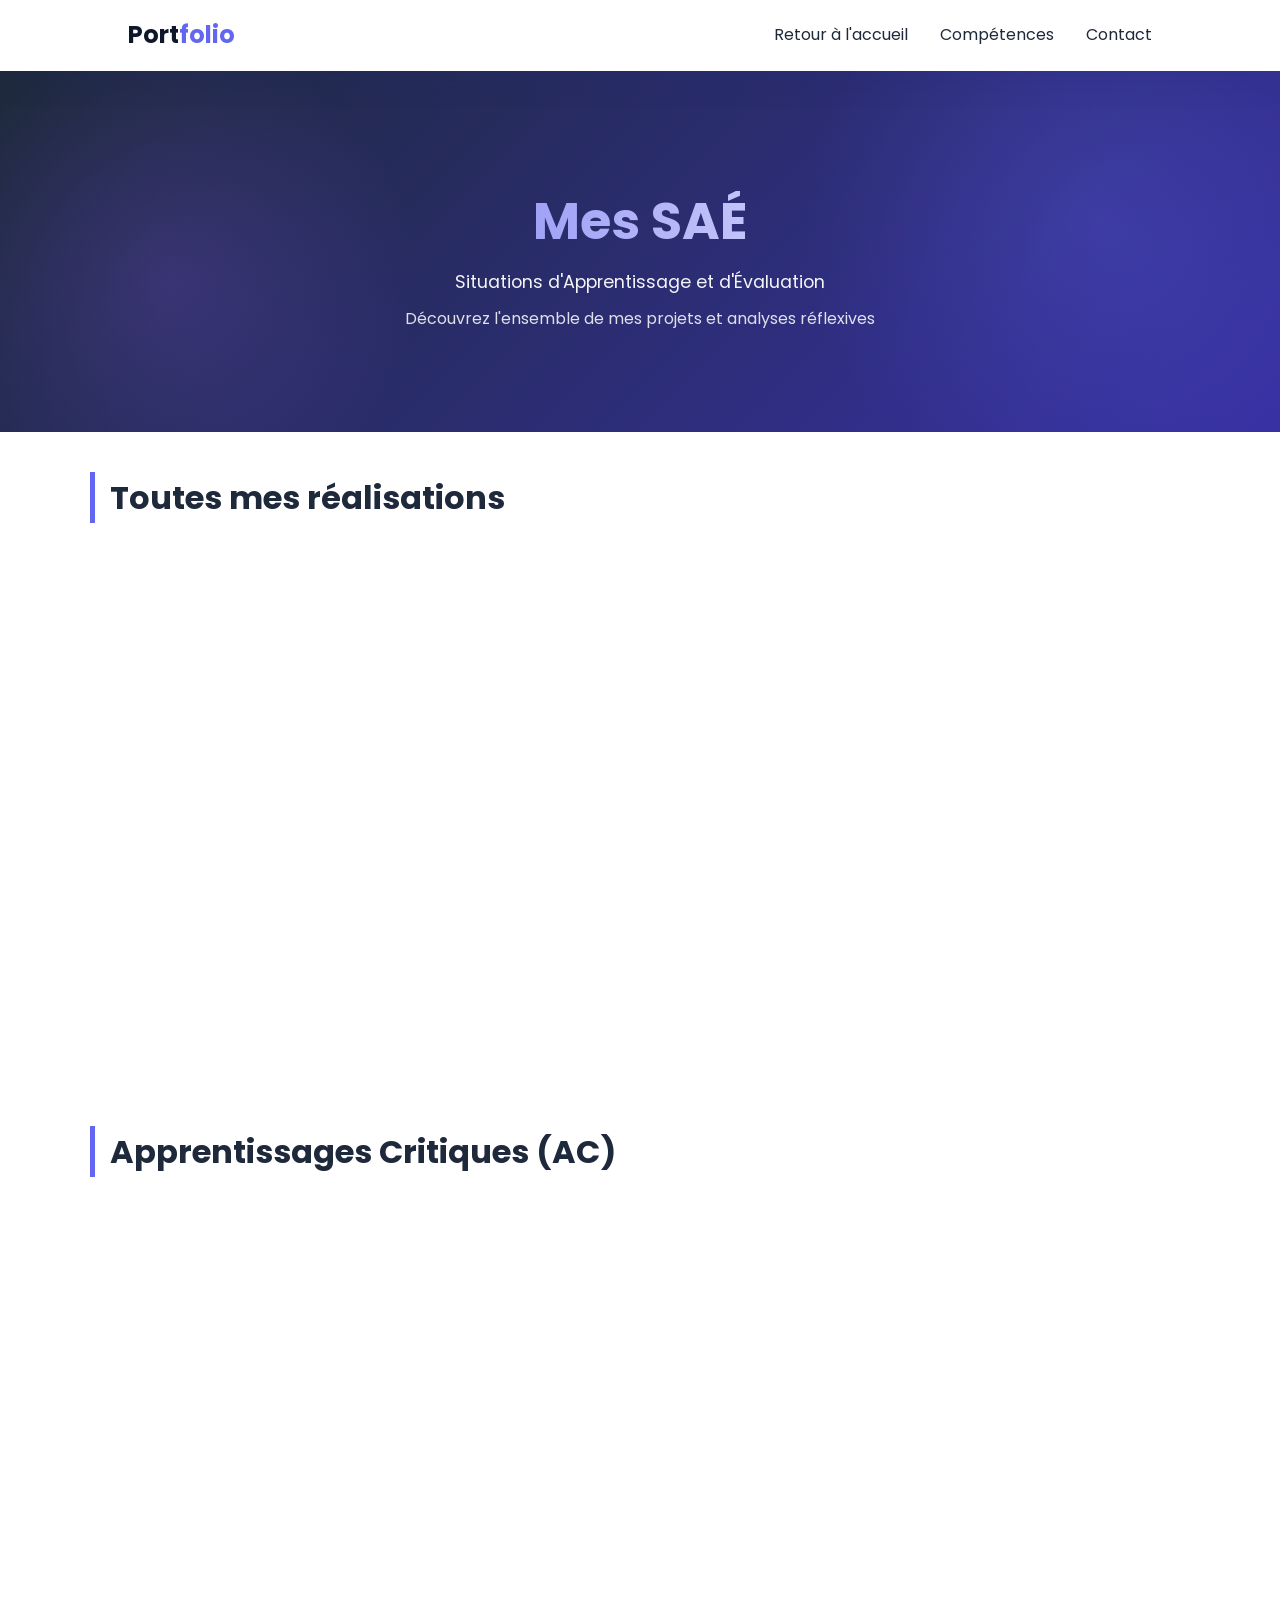
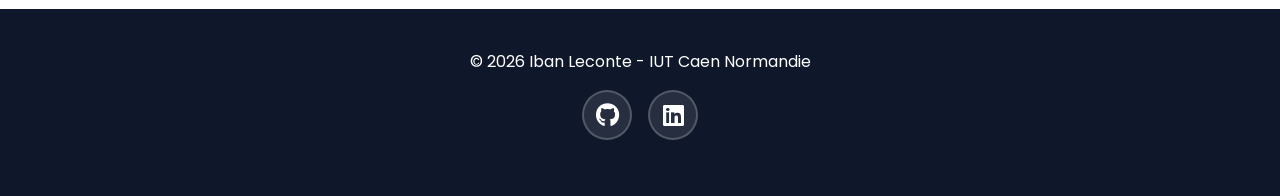
==== sae.html @ d8306589 "ajout des nouvelles sae" ====
<!DOCTYPE html>
<html lang="fr">

<head>
    <meta charset="UTF-8">
    <meta name="viewport" content="width=device-width, initial-scale=1.0">
    <title>Mes SAÉ - Portfolio Iban Leconte</title>
    <link rel="stylesheet" href="style.css">
    <link href="https://fonts.googleapis.com/css2?family=Poppins:wght@300;400;600&family=Space+Mono&display=swap" rel="stylesheet">
    <link rel="stylesheet" href="https://cdnjs.cloudflare.com/ajax/libs/font-awesome/6.4.0/css/all.min.css">
</head>

<body>

    <nav>
        <div class="logo">Port<span>folio</span></div>
        <div class="menu-toggle">
            <span></span>
            <span></span>
            <span></span>
        </div>
        <ul class="nav-links">
            <li><a href="index.html">Retour à l'accueil</a></li>
            <li><a href="index.html#skills">Compétences</a></li>
            <li><a href="index.html#contact">Contact</a></li>
        </ul>
    </nav>

    <header class="sae-list-hero">
        <div class="container">
            <h1 style="margin-bottom: 15px; background: linear-gradient(90deg, var(--primary) 0%, white 100%); background-clip: text; -webkit-background-clip: text; -webkit-text-fill-color: transparent; color: transparent;">Mes SAÉ</h1>
            <p style="font-size: 1.1rem; opacity: 0.95;">Situations d'Apprentissage et d'Évaluation</p>
            <p style="margin-top: 10px; opacity: 0.85;">Découvrez l'ensemble de mes projets et analyses réflexives</p>
        </div>
    </header>

    <main class="container">
        
        <section class="sae-section">
            <h2 class="section-title">Toutes mes réalisations</h2>
            <div class="project-scroll">
                <div class="project-grid">
                    
                    <div class="card">
                    <div class="card-header">SAÉ 1.02</div>
                    <div class="card-body">
                        <h3>Configuration Réseau</h3>
                        <p>Mise en place d'une infrastructure réseau locale sécurisée avec Cisco Packet Tracer.</p>
                        <div class="tags">
                            <span>Cisco Packet Tracer</span>
                            <span>Administration Réseau</span>
                            <span>Sécurité</span>
                        </div>
                        <p style="font-size: 0.85rem; color: #666; margin-top: 15px;">
                            <strong>Compétences RT1 :</strong> Connecter les entreprises
                        </p>
                        <a href="sae102.html" class="link-btn" style="display: inline-block; margin-top: 15px;">Consulter l'analyse &rarr;</a>
                    </div>
                </div>

                <div class="card">
                    <div class="card-header">SAÉ 1.04</div>
                    <div class="card-body">
                        <h3>Développement Web</h3>
                        <p>Création d'un site web dynamique avec design responsive et contenu structuré.</p>
                        <div class="tags">
                            <span>HTML5/CSS3</span>
                            <span>Web Design</span>
                            <span>UX</span>
                        </div>
                        <p style="font-size: 0.85rem; color: #666; margin-top: 15px;">
                            <strong>Compétences RT3 :</strong> Développer
                        </p>
                        <a href="sae14.html" class="link-btn" style="display: inline-block; margin-top: 15px;">Consulter l'analyse &rarr;</a>
                    </div>
                </div>

                <div class="card">
                    <div class="card-header">SAÉ 1.05</div>
                    <div class="card-body">
                        <h3>Automatisation de données</h3>
                        <p>Développement d'un pipeline pour extraire, nettoyer et exporter des données qualité.</p>
                        <div class="tags">
                            <span>Python</span>
                            <span>Automatisation</span>
                            <span>Data</span>
                        </div>
                        <p style="font-size: 0.85rem; color: #666; margin-top: 15px;">
                            <strong>Compétences RT2 :</strong> Communiquer et automatiser
                        </p>
                        <a href="sae15.html" class="link-btn" style="display: inline-block; margin-top: 15px;">Consulter l'analyse &rarr;</a>
                    </div>
                </div>

                <div class="card">
                    <div class="card-header">SAÉ 1.11</div>
                    <div class="card-body">
                        <h3>Sécurité réseau</h3>
                        <p>Audit de vulnérabilités et mise en œuvre de protections pour un réseau d'entreprise.</p>
                        <div class="tags">
                            <span>Cybersécurité</span>
                            <span>Audit</span>
                            <span>Firewall</span>
                        </div>
                        <p style="font-size: 0.85rem; color: #666; margin-top: 15px;">
                            <strong>Compétences RT4 :</strong> Sécuriser les infrastructures
                        </p>
                        <a href="sae11.html" class="link-btn" style="display: inline-block; margin-top: 15px;">Consulter l'analyse &rarr;</a>
                    </div>
                </div>

                <div class="card">
                    <div class="card-header">SAÉ 1.13</div>
                    <div class="card-body">
                        <h3>Virtualisation serveur</h3>
                        <p>Déploiement d'une infrastructure virtualisée et gestion de services conteneurisés.</p>
                        <div class="tags">
                            <span>Docker</span>
                            <span>Linux</span>
                            <span>Virtualisation</span>
                        </div>
                        <p style="font-size: 0.85rem; color: #666; margin-top: 15px;">
                            <strong>Compétences RT3 :</strong> Développer des environnements</p>
                        <a href="sae13.html" class="link-btn" style="display: inline-block; margin-top: 15px;">Consulter l'analyse &rarr;</a>
                    </div>
                </div>
            </div>
        </div>
        </section>

        <div style="margin: 80px 0;"></div>

        <section class="sae-section">
            <h2 class="section-title">Apprentissages Critiques (AC)</h2>
            <div class="path-card" style="width: 100%;">
                <p>Mes SAÉ me permettent de valider progressivement les apprentissages critiques du programme BUT R&T :</p>
                <ul style="list-style: none; padding-left: 0; margin-top: 20px;">
                    <li style="margin-bottom: 15px;">
                        <strong style="color: var(--primary);">RT1 - Connecter les entreprises</strong>
                        <p style="margin: 5px 0 0 0; color: #666;">Configuration et administration d'infrastructure réseau, protocoles de communication</p>
                    </li>
                    <li style="margin-bottom: 15px;">
                        <strong style="color: var(--primary);">RT2 - Communiquer</strong>
                        <p style="margin: 5px 0 0 0; color: #666;">Rédaction technique, travail en équipe, présentation de projets</p>
                    </li>
                    <li style="margin-bottom: 15px;">
                        <strong style="color: var(--primary);">RT3 - Développer</strong>
                        <p style="margin: 5px 0 0 0; color: #666;">Développement d'applications, automatisation, création de solutions informatiques</p>
                    </li>
                </ul>
            </div>
        </section>

    </main>

    <footer style="background: var(--dark); color: white; padding: 40px 10%; text-align: center; margin-top: 50px;">
        <p>&copy; 2026 Iban Leconte - IUT Caen Normandie</p>
        
        <ul class="social-links">
            <li><a href="https://github.com/iban18" target="_blank" rel="noopener noreferrer" title="GitHub"><i class="fab fa-github"></i></a></li>
            <li><a href="https://www.linkedin.com/in/iban-leconte-3233163b8/" target="_blank" rel="noopener noreferrer" title="LinkedIn"><i class="fab fa-linkedin"></i></a></li>
        </ul>
    </footer>

    <script src="script.js"></script>
</body>

</html>
---- style.css ----
:root {
    --primary: #6366f1;
    --secondary: #8b5cf6;
    --dark: #0f172a;
    --light: #f8fafc;
    --text: #1e293b;
    --border: #e2e8f0;
    --accent: #ec4899;
    --glass-bg: rgba(255, 255, 255, 0.7);
    --glass-border: rgba(255, 255, 255, 0.3);
    --shadow-soft: 0 8px 32px 0 rgba(31, 38, 135, 0.08);
}

* { margin: 0; padding: 0; box-sizing: border-box; }

body {
    font-family: 'Poppins', sans-serif;
    color: var(--text);
    line-height: 1.6;
    scroll-behavior: smooth;
}

/* Navigation */
nav {
    display: flex;
    justify-content: space-between;
    align-items: center;
    padding: 1rem 10%;
    background: rgba(255, 255, 255, 0.7);
    backdrop-filter: blur(10px);
    border-bottom: 1px solid rgba(255, 255, 255, 0.3);
    box-shadow: 0 8px 32px rgba(31, 38, 135, 0.1), inset 0 1px 0 rgba(255, 255, 255, 0.5);
    position: sticky;
    top: 0;
    z-index: 1000;
}

.logo { font-weight: 700; font-size: 1.5rem; color: var(--dark); }
.logo span { color: var(--primary); }

/* Menu Hamburger */
.menu-toggle {
    display: none;
    flex-direction: column;
    cursor: pointer;
    gap: 5px;
}

.menu-toggle span {
    width: 25px;
    height: 3px;
    background: var(--dark);
    border-radius: 2px;
    transition: all 0.3s ease;
}

.menu-toggle.active span:nth-child(1) {
    transform: rotate(45deg) translate(8px, 8px);
}

.menu-toggle.active span:nth-child(2) {
    opacity: 0;
}

.menu-toggle.active span:nth-child(3) {
    transform: rotate(-45deg) translate(7px, -7px);
}

.nav-links { display: flex; list-style: none; gap: 2rem; }
.nav-links a { text-decoration: none; color: var(--text); font-weight: 400; transition: 0.3s; }
.nav-links a:hover { color: var(--primary); }

/* Hero Section - FOND MODIFIÉ ICI */
.hero {
    padding: 50px 10%;
    /* Nouveau dégradé plus intense et vibrant au lieu du gris/bleu très sombre */
    background: linear-gradient(135deg, #1e293b 0%, #3730a3 100%);
    min-height: auto;
    display: flex;
    align-items: center;
    color: white;
    position: relative;
    overflow: hidden;
}

/* Décoration SVG en arrière-plan */
.hero::before {
    content: '';
    position: absolute;
    top: -100px;
    right: -100px;
    width: 600px;
    height: 600px;
    background: radial-gradient(circle, var(--c1-color, rgba(99, 102, 241, 0.25)) 0%, rgba(99, 102, 241, 0) 70%);
    border-radius: 50%;
    pointer-events: none;
    transform: translate(var(--c1-tx, 0px), var(--c1-ty, 0px));
    transition: transform 3.5s ease-in-out, background 2.5s ease-in-out;
}

.hero::after {
    content: '';
    position: absolute;
    bottom: -100px;
    left: -50px;
    width: 500px;
    height: 500px;
    background: radial-gradient(circle, var(--c2-color, rgba(139, 92, 246, 0.2)) 0%, rgba(139, 92, 246, 0) 70%);
    border-radius: 50%;
    pointer-events: none;
    transform: translate(var(--c2-tx, 0px), var(--c2-ty, 0px));
    transition: transform 4s ease-in-out, background 2.5s ease-in-out;
}

.hero-content { display: flex; align-items: center; gap: 4rem; flex-wrap: wrap; position: relative; z-index: 1; }
.hero-text { flex: 1; min-width: 300px; }
.hero-text h1 { font-size: 3.5rem; line-height: 1.2; margin-bottom: 1.5rem; color: white; }
.highlight { color: #a5b4fc; /* Couleur de mise en valeur légèrement adoucie pour contraster avec le nouveau fond */ }
.subtitle { font-size: 1.2rem; color: var(--secondary); font-weight: 600; margin-bottom: 1rem; }
.hero-text > p { margin-bottom: 1.5rem; color: rgba(255, 255, 255, 0.9); font-size: 1.05rem; }

.profile-img {
    width: 280px;
    height: 280px;
    border-radius: 20px;
    object-fit: cover;
    box-shadow: 0px 10px 30px rgba(0, 0, 0, 0.4); /* Ombre accentuée pour détacher l'image du fond */
}

/* Sections */
.container { padding: 80px 10%; }
.bg-light { background-color: var(--light); }
.section-title { font-size: 2rem; margin-bottom: 2rem; border-left: 5px solid var(--primary); padding-left: 15px; }
.section-intro { margin-bottom: 3rem; color: #666; }

/* Cartes SAÉ */
.project-grid { display: grid; grid-template-columns: repeat(auto-fit, minmax(300px, 1fr)); gap: 2rem; }
.project-scroll { overflow-x: auto; padding-bottom: 16px; margin-bottom: 1.5rem; scroll-snap-type: x proximity; -webkit-overflow-scrolling: touch; }
.project-scroll .project-grid { display: flex; flex-wrap: nowrap; gap: 1.5rem; }
.project-scroll .card { min-width: 300px; flex: 0 0 300px; scroll-snap-align: start; }
.project-scroll::-webkit-scrollbar { height: 10px; }
.project-scroll::-webkit-scrollbar-track { background: transparent; }
.project-scroll::-webkit-scrollbar-thumb { background: rgba(99, 102, 241, 0.35); border-radius: 999px; }
.card {
    background: white;
    border-radius: 12px;
    overflow: hidden;
    border: 1px solid var(--border);
    transition: transform 0.3s, box-shadow 0.3s;
}
.card:hover { transform: translateY(-10px); box-shadow: 0 15px 40px rgba(99, 102, 241, 0.15); }
.card-header { background: linear-gradient(135deg, var(--primary) 0%, var(--secondary) 100%); color: white; padding: 15px 20px; font-family: 'Space Mono', monospace; font-weight: 600; }
.card-body { padding: 20px; }
.tags { margin: 15px 0; }
.tags span {
    background: linear-gradient(135deg, rgba(99, 102, 241, 0.1) 0%, rgba(139, 92, 246, 0.1) 100%);
    color: var(--primary);
    padding: 6px 12px;
    border-radius: 6px;
    font-size: 0.85rem;
    border: 1px solid rgba(99, 102, 241, 0.2);
    margin-right: 10px;
    margin-bottom: 8px;
    display: inline-block;
}
.link-btn { 
    color: var(--primary); 
    text-decoration: none; 
    font-weight: 600;
    transition: 0.3s;
}
.link-btn:hover { color: var(--secondary); }

/* Boutons */
.btn {
    display: inline-block;
    padding: 12px 28px;
    background: linear-gradient(135deg, var(--primary) 0%, var(--secondary) 100%);
    color: white !important;
    text-decoration: none;
    border-radius: 8px;
    font-weight: 600;
    transition: all 0.3s ease;
    border: none;
    cursor: pointer;
    box-shadow: 0 4px 15px rgba(99, 102, 241, 0.3);
}

.btn:hover {
    transform: translateY(-2px);
    box-shadow: 0 6px 25px rgba(99, 102, 241, 0.4);
}

.btn-outline {
    background: transparent;
    border: 2px solid var(--primary);
    color: var(--primary) !important;
    box-shadow: none;
}

.btn-outline:hover {
    background: var(--primary);
    color: white !important;
    box-shadow: 0 4px 15px rgba(99, 102, 241, 0.3);
}

/* Section Présentation et Projection */
.path-content {
    display: grid;
    grid-template-columns: repeat(auto-fit, minmax(300px, 1fr));
    gap: 2.5rem;
}

.path-card {
    background: white;
    border: 2px solid var(--primary);
    border-radius: 12px;
    padding: 30px;
    transition: all 0.3s ease;
    position: relative;
    overflow: hidden;
}

.path-card::before {
    content: '';
    position: absolute;
    top: 0;
    left: -100%;
    width: 100%;
    height: 100%;
    background: linear-gradient(135deg, rgba(99, 102, 241, 0.1) 0%, rgba(139, 92, 246, 0.1) 100%);
    transition: left 0.3s ease;
    z-index: 0;
}

.path-card:hover {
    transform: translateY(-8px);
    box-shadow: 0 15px 40px rgba(99, 102, 241, 0.2);
    border-color: var(--secondary);
}

.path-card:hover::before {
    left: 0;
}

.path-card h3 {
    font-size: 1.4rem;
    color: var(--primary);
    margin-bottom: 1rem;
    position: relative;
    z-index: 1;
}

.path-card p {
    color: #555;
    font-size: 1rem;
    line-height: 1.7;
    position: relative;
    z-index: 1;
}

/* Compétences */
.skills-grid { display: grid; grid-template-columns: repeat(auto-fit, minmax(250px, 1fr)); gap: 3rem; }
.skill-item {
    background: white;
    border: 2px solid var(--primary);
    border-radius: 12px;
    padding: 25px;
    transition: all 0.3s ease;
}
.skill-item:hover {
    box-shadow: 0 8px 25px rgba(99, 102, 241, 0.15);
    transform: translateY(-5px);
    border-color: var(--secondary);
}
.skill-item h4 { margin-bottom: 15px; color: var(--dark); font-size: 1.05rem; }
.progress-bar { background: #e2e8f0; height: 8px; border-radius: 4px; margin-bottom: 15px; }
.progress { background: linear-gradient(90deg, var(--primary) 0%, var(--secondary) 100%); height: 100%; border-radius: 4px; }
.skill-item p { color: #666; font-size: 0.95rem; margin-top: 10px; }

/* Footer */
footer { background: var(--dark); color: white; text-align: center; padding: 30px 10%; }
footer h2 { margin-bottom: 0.8rem; font-size: 1.5rem; }
footer > div > p { margin-bottom: 1rem; font-size: 0.95rem; color: rgba(255, 255, 255, 0.8); }
footer .btn { margin-bottom: 1.5rem; padding: 10px 24px; }
.footer-bottom { margin-top: 1.5rem; padding-top: 1rem; border-top: 1px solid #333; font-size: 0.75rem; opacity: 0.7; }

/* Responsive */
@media (max-width: 768px) {
    .hero-text h1 { font-size: 2.5rem; }
    .nav-links { display: none; }
}

/* Style de la carte de présentation */
.presentation-card {
    background: white;
    border-radius: 15px;
    padding: 40px;
    box-shadow: 0 10px 30px rgba(0, 0, 0, 0.05);
    border: 1px solid var(--border);
    max-width: 900px;
    margin: 0 auto;
}

.pres-header {
    display: flex;
    align-items: center;
    gap: 20px;
    margin-bottom: 25px;
    border-bottom: 2px solid var(--light);
    padding-bottom: 20px;
}

.pres-icon {
    font-size: 2.5rem;
    background: var(--light);
    width: 60px;
    height: 60px;
    display: flex;
    align-items: center;
    justify-content: center;
    border-radius: 12px;
}

.pres-title h3 {
    font-size: 1.5rem;
    color: var(--dark);
}

.pres-title p {
    color: var(--primary);
    font-weight: 500;
    font-size: 0.9rem;
}

.pres-body p {
    font-size: 1.05rem;
    color: #555;
    margin-bottom: 25px;
}

.pres-info-grid {
    display: grid;
    grid-template-columns: repeat(auto-fit, minmax(200px, 1fr));
    gap: 20px;
    background: var(--light);
    padding: 20px;
    border-radius: 10px;
    margin-bottom: 25px;
}

.pres-info-item strong {
    display: block;
    color: var(--dark);
    font-size: 0.9rem;
    margin-bottom: 5px;
}

.pres-info-item p {
    font-size: 0.9rem;
    margin-bottom: 0;
    color: var(--primary);
}

.pres-footer {
    font-style: italic;
    border-left: 3px solid var(--primary);
    padding-left: 15px;
    margin-bottom: 0 !important;
}

.sae-page {
    background: radial-gradient(circle at top right, #f0f7ff, #ffffff);
}

/* --- Hero & Navigation --- */
.glass-nav {
    background: rgba(255, 255, 255, 0.8);
    backdrop-filter: blur(10px);
    border-bottom: 1px solid var(--glass-border);
}

.sae-hero {
    padding: 120px 10% 60px;
    background: linear-gradient(135deg, var(--dark) 0%, #2c3e50 100%);
    color: white;
    text-align: center;
    clip-path: polygon(0 0, 100% 0, 100% 90%, 0 100%);
}

.badge {
    background: var(--primary);
    padding: 5px 15px;
    border-radius: 50px;
    font-size: 0.8rem;
    font-weight: 600;
    text-transform: uppercase;
}

.tag-pill {
    background: rgba(255,255,255,0.1);
    border: 1px solid rgba(255,255,255,0.2);
    padding: 6px 18px;
    border-radius: 50px;
    margin: 8px;
    display: inline-block;
    backdrop-filter: blur(5px);
}

/* --- Blocs de Contenu --- */
.content-block { margin-bottom: 80px; }
.block-header { display: flex; align-items: center; gap: 15px; margin-bottom: 25px; }
.block-header .icon { font-size: 2rem; }

.card-glass {
    background: var(--glass-bg);
    backdrop-filter: blur(8px);
    border: 1px solid var(--glass-border);
    padding: 40px;
    border-radius: 20px;
    box-shadow: var(--shadow-soft);
}

/* --- Visuals & Terminal --- */
.visual-grid {
    display: grid;
    grid-template-columns: 1fr 1fr;
    gap: 30px;
}

.trace-card {
    background: white;
    border-radius: 20px;
    overflow: hidden;
    box-shadow: var(--shadow-soft);
}

.img-placeholder {
    background: #f0f4f8;
    height: 250px;
    display: flex;
    align-items: center;
    justify-content: center;
    color: var(--primary);
    font-weight: 600;
    border-bottom: 1px solid #eee;
}

.terminal-container {
    background: #1e1e1e;
    border-radius: 12px;
    overflow: hidden;
    box-shadow: 0 15px 35px rgba(0,0,0,0.2);
}

.terminal-header {
    background: #333;
    padding: 12px 15px;
    display: flex;
    align-items: center;
    gap: 8px;
}

.dot { width: 12px; height: 12px; border-radius: 50%; }
.red { background: #ff5f56; }
.yellow { background: #ffbd2e; }
.green { background: #27c93f; }
.terminal-title { color: #aaa; font-size: 0.8rem; margin-left: 10px; font-family: sans-serif; }

.terminal-body {
    padding: 20px;
    color: #00ff00;
    font-family: 'Space Mono', monospace;
    font-size: 0.9rem;
    line-height: 1.5;
}

.sae-list-hero {
    padding: 80px 10% 60px;
    background: linear-gradient(135deg, #1e293b 0%, #3730a3 100%);
    color: white;
    text-align: center;
    position: relative;
    overflow: hidden;
    display: flex;
    align-items: center;
    justify-content: center;
    min-height: 350px;
}

.sae-list-hero::before,
.sae-list-hero::after {
    content: '';
    position: absolute;
    border-radius: 50%;
    pointer-events: none;
}

.sae-list-hero::before {
    width: 600px;
    height: 600px;
    top: -150px;
    right: -120px;
    background: radial-gradient(circle, var(--c1-color, rgba(99, 102, 241, 0.25)) 0%, rgba(99, 102, 241, 0) 70%);
    transform: translate(var(--c1-tx, 0px), var(--c1-ty, 0px));
    transition: transform 3.5s ease-in-out, background 2.5s ease-in-out;
}

.sae-list-hero::after {
    width: 500px;
    height: 500px;
    bottom: -100px;
    left: -80px;
    background: radial-gradient(circle, var(--c2-color, rgba(139, 92, 246, 0.2)) 0%, rgba(139, 92, 246, 0) 70%);
    transform: translate(var(--c2-tx, 0px), var(--c2-ty, 0px));
    transition: transform 4s ease-in-out, background 2.5s ease-in-out;
}

.sae-list-hero h1 {
    font-size: clamp(2.5rem, 4vw, 3.5rem);
    line-height: 1.2;
    margin: 0;
    position: relative;
    z-index: 2;
}

.sae-list-hero p {
    color: white;
    position: relative;
    z-index: 2;
}

.sae-page {
    background: radial-gradient(circle at top right, rgba(99, 102, 241, 0.12), rgba(255, 255, 255, 0.98));
}

.glass-nav {
    padding: 1rem 10%;
    display: flex;
    justify-content: space-between;
    align-items: center;
    position: sticky;
    top: 0;
    z-index: 1000;
    background: rgba(255, 255, 255, 0.82);
    box-shadow: 0 12px 35px rgba(15, 23, 42, 0.08);
}

.sae-hero {
    padding: 80px 10% 60px;
    background: linear-gradient(135deg, #1e293b 0%, #3730a3 100%);
    color: white;
    text-align: center;
    position: relative;
    overflow: hidden;
    display: flex;
    align-items: center;
    justify-content: center;
    min-height: 400px;
}

.sae-hero::before,
.sae-hero::after {
    content: '';
    position: absolute;
    border-radius: 50%;
    pointer-events: none;
}

.sae-hero::before {
    width: 600px;
    height: 600px;
    top: -150px;
    right: -120px;
    background: radial-gradient(circle, var(--c1-color, rgba(99, 102, 241, 0.25)) 0%, rgba(99, 102, 241, 0) 70%);
    transform: translate(var(--c1-tx, 0px), var(--c1-ty, 0px));
    transition: transform 3.5s ease-in-out, background 2.5s ease-in-out;
}

.sae-hero::after {
    width: 500px;
    height: 500px;
    bottom: -100px;
    left: -80px;
    background: radial-gradient(circle, var(--c2-color, rgba(139, 92, 246, 0.2)) 0%, rgba(139, 92, 246, 0) 70%);
    transform: translate(var(--c2-tx, 0px), var(--c2-ty, 0px));
    transition: transform 4s ease-in-out, background 2.5s ease-in-out;
}

.sae-hero h1 {
    font-size: clamp(2.5rem, 4vw, 3.8rem);
    line-height: 1.2;
    max-width: 900px;
    margin: 1rem auto 1.5rem;
    position: relative;
    z-index: 2;
}

.badge {
    background: rgba(255,255,255,0.12);
    border: 1px solid rgba(255,255,255,0.22);
    box-shadow: inset 0 0 0 1px rgba(255,255,255,0.08);
    position: relative;
    z-index: 2;
}

.tags-container {
    margin-top: 1.5rem;
    position: relative;
    z-index: 2;
}

.tag-pill {
    background: rgba(255,255,255,0.12);
    border: 1px solid rgba(255,255,255,0.18);
    color: white;
    box-shadow: inset 0 0 0 1px rgba(255,255,255,0.06);
}

.content-block {
    margin-bottom: 70px;
}

.block-header {
    display: flex;
    align-items: center;
    gap: 15px;
    margin-bottom: 25px;
}

.block-header .icon {
    font-size: 2rem;
    color: var(--primary);
}

.block-header h2 {
    font-size: 1.85rem;
    letter-spacing: -0.03em;
    margin: 0;
}

.card-glass {
    background: rgba(255, 255, 255, 0.82);
    border: 1px solid rgba(255, 255, 255, 0.6);
    padding: 40px;
    border-radius: 24px;
    box-shadow: 0 25px 60px rgba(15, 23, 42, 0.08);
}

.card-glass p,
.card-glass li,
.analysis-box p,
.skills-box p {
    color: #374151;
}

.deliverables h4 {
    margin-top: 30px;
    margin-bottom: 18px;
    font-size: 1.1rem;
    color: var(--dark);
}

.check-list {
    list-style: none;
    padding-left: 0;
}

.check-list li {
    position: relative;
    padding-left: 30px;
    margin-bottom: 14px;
    color: #475569;
}

.check-list li::before {
    content: '\2713';
    position: absolute;
    left: 0;
    top: 2px;
    color: var(--primary);
    font-weight: 700;
}

.visual-grid {
    display: grid;
    grid-template-columns: minmax(300px, 1.2fr) minmax(300px, 1fr);
    gap: 30px;
    align-items: start;
}

.trace-card {
    background: white;
    border-radius: 24px;
    overflow: hidden;
    box-shadow: 0 30px 70px rgba(15, 23, 42, 0.08);
}

.trace-info {
    padding: 25px;
}

.trace-info h3 {
    margin-top: 0;
    margin-bottom: 12px;
    font-size: 1.35rem;
    color: var(--dark);
}

.trace-info p {
    margin: 0;
    color: #575f6e;
}

.terminal-container {
    background: linear-gradient(180deg, rgba(16, 24, 40, 0.98), #111827);
    border-radius: 24px;
    overflow: hidden;
    box-shadow: 0 30px 70px rgba(15, 23, 42, 0.18);
    border: 1px solid rgba(255,255,255,0.08);
}

.terminal-header {
    background: rgba(255,255,255,0.05);
    padding: 16px 18px;
}

.terminal-body {
    padding: 26px;
    color: #7cfc00;
    background: #10121b;
    font-family: 'Space Mono', monospace;
    font-size: 0.95rem;
    line-height: 1.7;
    margin: 0;
}

.analysis-container {
    display: grid;
    grid-template-columns: repeat(2, minmax(280px, 1fr));
    gap: 30px;
}

.analysis-box,
.skills-box {
    background: white;
    border-radius: 24px;
    padding: 32px;
    box-shadow: 0 30px 60px rgba(15, 23, 42, 0.08);
}

.skills-box {
    background: linear-gradient(180deg, rgba(255,255,255,0.95), rgba(239,246,255,0.95));
}

.analysis-box.self-eval {
    border-left: 4px solid var(--primary);
}

.analysis-box h3,
.skills-box h3 {
    margin-top: 0;
    margin-bottom: 18px;
    color: var(--dark);
}

.ac-item {
    display: grid;
    grid-template-columns: auto 1fr;
    gap: 18px;
    align-items: flex-start;
    margin-bottom: 18px;
}

.ac-code {
    display: inline-flex;
    align-items: center;
    justify-content: center;
    padding: 10px 16px;
    border-radius: 12px;
    background: rgba(99, 102, 241, 0.12);
    color: var(--primary);
    font-weight: 700;
    min-width: 90px;
}

.ac-item p {
    margin: 0;
    color: #475569;
}

.sae-footer {
    background: linear-gradient(135deg, #0d172c, #121d34);
    color: #e2e8f0;
    text-align: center;
    padding: 30px 10%;
}

.sae-footer p {
    margin: 0 0 18px;
}

.sae-footer .social-links {
    justify-content: center;
    gap: 1.2rem;
}

@media (max-width: 900px) {
    .sae-hero {
        padding: 100px 5% 60px;
    }
    .visual-grid,
    .analysis-container {
        grid-template-columns: 1fr;
    }
}

@media (max-width: 600px) {
    .glass-nav {
        padding: 1rem 5%;
    }
    .sae-hero {
        padding: 80px 5% 50px;
    }
    .badge {
        display: inline-block;
    }
    .tag-pill {
        margin: 4px 4px 0 0;
    }
}

/* --- Amélioration Section À Propos --- */
.about-wrapper {
    display: grid;
    grid-template-columns: 1.5fr 1fr;
    gap: 50px;
    align-items: center;
}

.about-text h3 {
    font-size: 1.8rem;
    margin-bottom: 20px;
    color: var(--dark);
}

.about-text p {
    margin-bottom: 20px;
    font-size: 1.05rem;
    color: #444;
    text-align: justify;
}

.about-cta {
    display: flex;
    gap: 15px;
    margin-top: 30px;
}

/* Cartes de détails à droite */
.about-details {
    display: grid;
    gap: 20px;
}

.detail-card {
    background: white;
    padding: 20px;
    border-radius: 12px;
    display: flex;
    align-items: center;
    gap: 15px;
    border: 1px solid var(--border);
    transition: 0.3s;
    box-shadow: 0 4px 15px rgba(0,0,0,0.02);
}

.detail-card:hover {
    transform: translateX(10px);
    border-color: var(--primary);
    box-shadow: 0 4px 20px rgba(0,112,243,0.1);
}

.detail-icon {
    font-size: 1.5rem;
    background: var(--light);
    width: 50px;
    height: 50px;
    display: flex;
    align-items: center;
    justify-content: center;
    border-radius: 10px;
}

.detail-info h4 {
    font-size: 0.9rem;
    color: var(--secondary-text);
    margin-bottom: 2px;
}

.detail-info p {
    font-weight: 600;
    color: var(--dark);
    margin: 0;
}

/* Responsive */
@media (max-width: 900px) {
    .about-wrapper {
        grid-template-columns: 1fr;
    }
    .about-details {
        order: -1;
    }
}

/* Icônes Sociales */
.social-links {
    display: flex;
    justify-content: center;
    gap: 1rem;
    margin: 1rem 0;
    list-style: none;
    padding: 0;
}

.social-links a {
    display: inline-flex;
    align-items: center;
    justify-content: center;
    width: 50px;
    height: 50px;
    background: rgba(255, 255, 255, 0.1);
    color: white;
    border-radius: 50%;
    text-decoration: none;
    transition: all 0.3s ease;
    border: 2px solid rgba(255, 255, 255, 0.2);
}

.social-links a:hover {
    background: linear-gradient(135deg, var(--primary) 0%, var(--secondary) 100%);
    border-color: var(--primary);
    transform: translateY(-5px);
    box-shadow: 0 8px 20px rgba(99, 102, 241, 0.4);
}

.social-links i {
    font-size: 1.5rem;
}

/* Animations au scroll */
@keyframes slideInUp {
    from {
        opacity: 0;
        transform: translateY(30px);
    }
    to {
        opacity: 1;
        transform: translateY(0);
    }
}

.card, .skill-item, .path-card, .detail-card {
    opacity: 0;
    transition: opacity 0.6s ease, transform 0.6s ease;
}

.animate-in {
    animation: slideInUp 0.6s ease forwards;
}

/* Responsive Menu */
@media (max-width: 768px) {
    .menu-toggle {
        display: flex;
    }
    
    .nav-links {
        position: absolute;
        top: 60px;
        left: 0;
        right: 0;
        flex-direction: column;
        background: white;
        gap: 0;
        max-height: 0;
        overflow: hidden;
        transition: max-height 0.3s ease;
        box-shadow: 0 4px 10px rgba(0,0,0,0.1);
    }
    
    .nav-links.active {
        max-height: 300px;
    }
    
    .nav-links li {
        padding: 1rem;
        border-bottom: 1px solid var(--border);
    }
    
    .nav-links li:last-child {
        border-bottom: none;
    }
}

/* Ajoute ou modifie ces lignes à la fin de ton style.css pour combler les vides verticaux excessifs */
.sae-section {
    margin-top: 20px;
}
main.container {
    padding-top: 20px;
    padding-bottom: 20px;
}

.container {
    width: 100%;
    max-width: 1140px;
    margin: 0 auto;
    padding: 40px 20px; /* Utilise des paddings en px pour créer une marge de sécurité sur mobile */
    box-sizing: border-box;
}

.about-wrapper {
    display: grid;
    grid-template-columns: repeat(auto-fit, minmax(320px, 1fr)); /* Aligne les éléments ou les empile automatiquement si l'écran est trop petit */
    gap: 40px;
    width: 100%;
}

.path-content {
    display: flex;
    flex-wrap: wrap; /* Permet aux cartes de passer l'une sous l'autre sur mobile */
    gap: 30px;
    width: 100%;
}

.path-card {
    flex: 1 1 300px; /* Grandit si nécessaire, mais ne descend pas en dessous de 300px avant de sauter une ligne */
    box-sizing: border-box;
}

/* =========================================================
   MEDIA QUERIES - OPTIMISATION MOBILE & TABLETTE
   ========================================================= */

/* Pour les écrans intermédiaires (Tablettes / petits PC - moins de 992px) */
@media (max-width: 992px) {
    .hero-content {
        flex-direction: column-reverse; /* Met la photo au-dessus ou en dessous du texte proprement */
        text-align: center;
        gap: 30px;
    }

    .profile-img {
        width: 200px; /* Réduit un peu la taille de la photo sur petit écran */
        height: 200px;
    }

    .hero-text h1 {
        font-size: 2.5rem; /* Réduction du titre principal */
    }

    .hero-btns {
        justify-content: center; /* Centre les boutons d'action */
    }
}

/* Pour les petits écrans (Smartphones - moins de 576px) */
@media (max-width: 576px) {
    .hero-text h1 {
        font-size: 2rem; /* Titre encore plus adapté aux téléphones */
    }

    .hero-btns {
        flex-direction: column; /* Aligne les deux boutons l'un sous l'autre */
        width: 100%;
        gap: 10px;
    }

    .hero-btns .btn {
        width: 100%; /* Les boutons prennent toute la largeur pour être plus cliquables */
        text-align: center;
    }
    
    .card-body, .path-card {
        padding: 20px; /* Réduit les marges internes pour gagner de la place */
    }
}

img {
    max-width: 100%;
    height: auto;
    display: block;
}
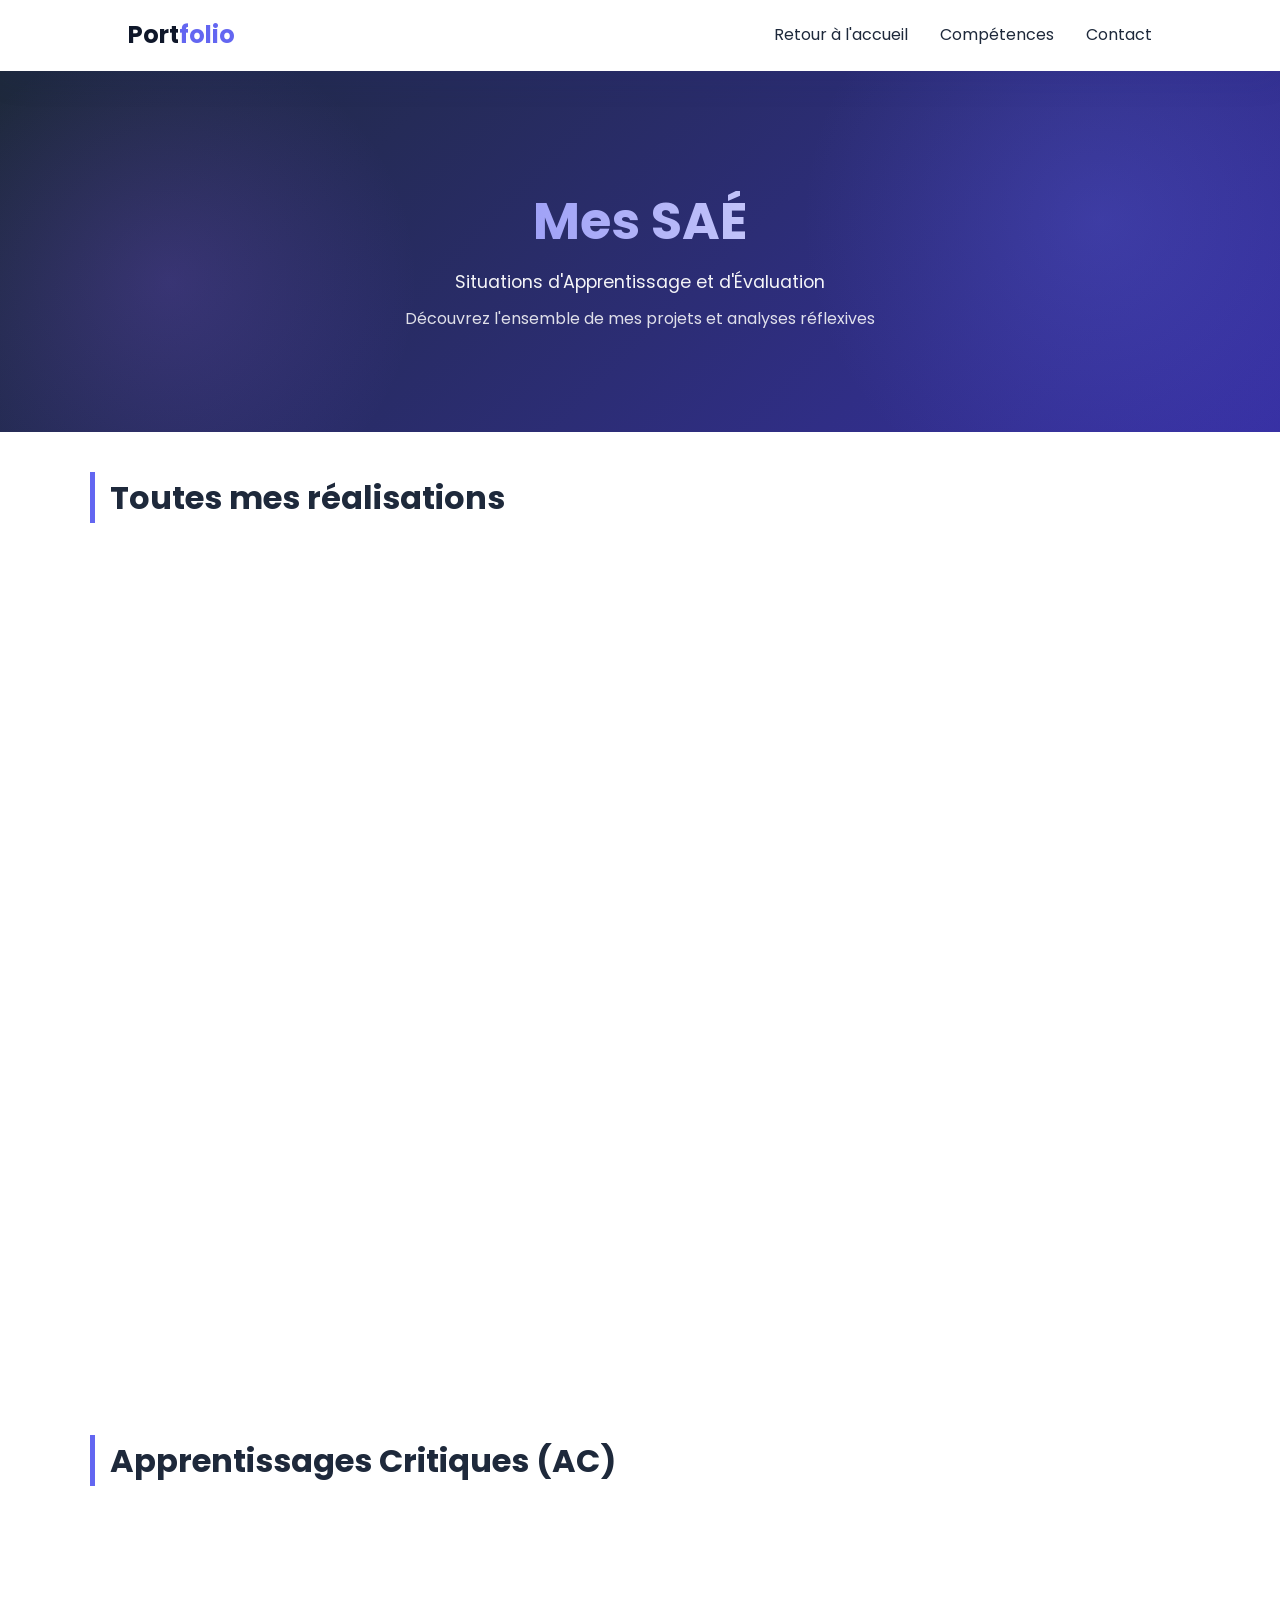
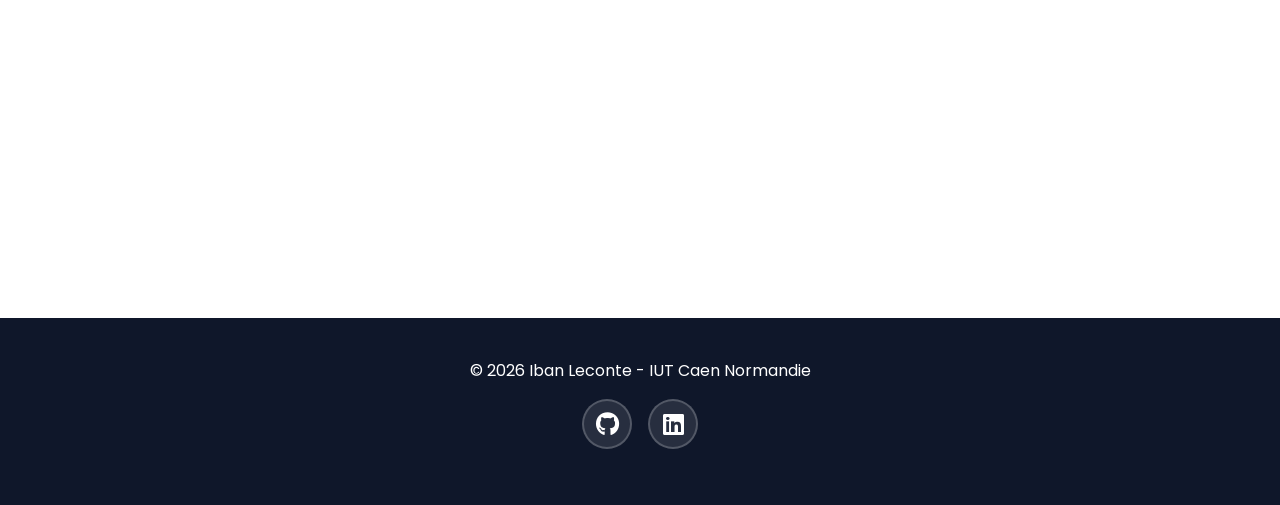
==== commit be1d7881: "ddd" ====
--- a/sae.html
+++ b/sae.html
@@ -38,11 +38,10 @@
         
         <section class="sae-section">
             <h2 class="section-title">Toutes mes réalisations</h2>
-            <div class="project-scroll">
-                <div class="project-grid">
-                    
-                    <div class="card">
-                    <div class="card-header">SAÉ 1.02</div>
+            <div class="project-grid">
+                
+                <div class="card">
+                <div class="card-header">SAÉ 1.02</div>
                     <div class="card-body">
                         <h3>Configuration Réseau</h3>
                         <p>Mise en place d'une infrastructure réseau locale sécurisée avec Cisco Packet Tracer.</p>
@@ -125,7 +124,6 @@
                     </div>
                 </div>
             </div>
-        </div>
         </section>
 
         <div style="margin: 80px 0;"></div>
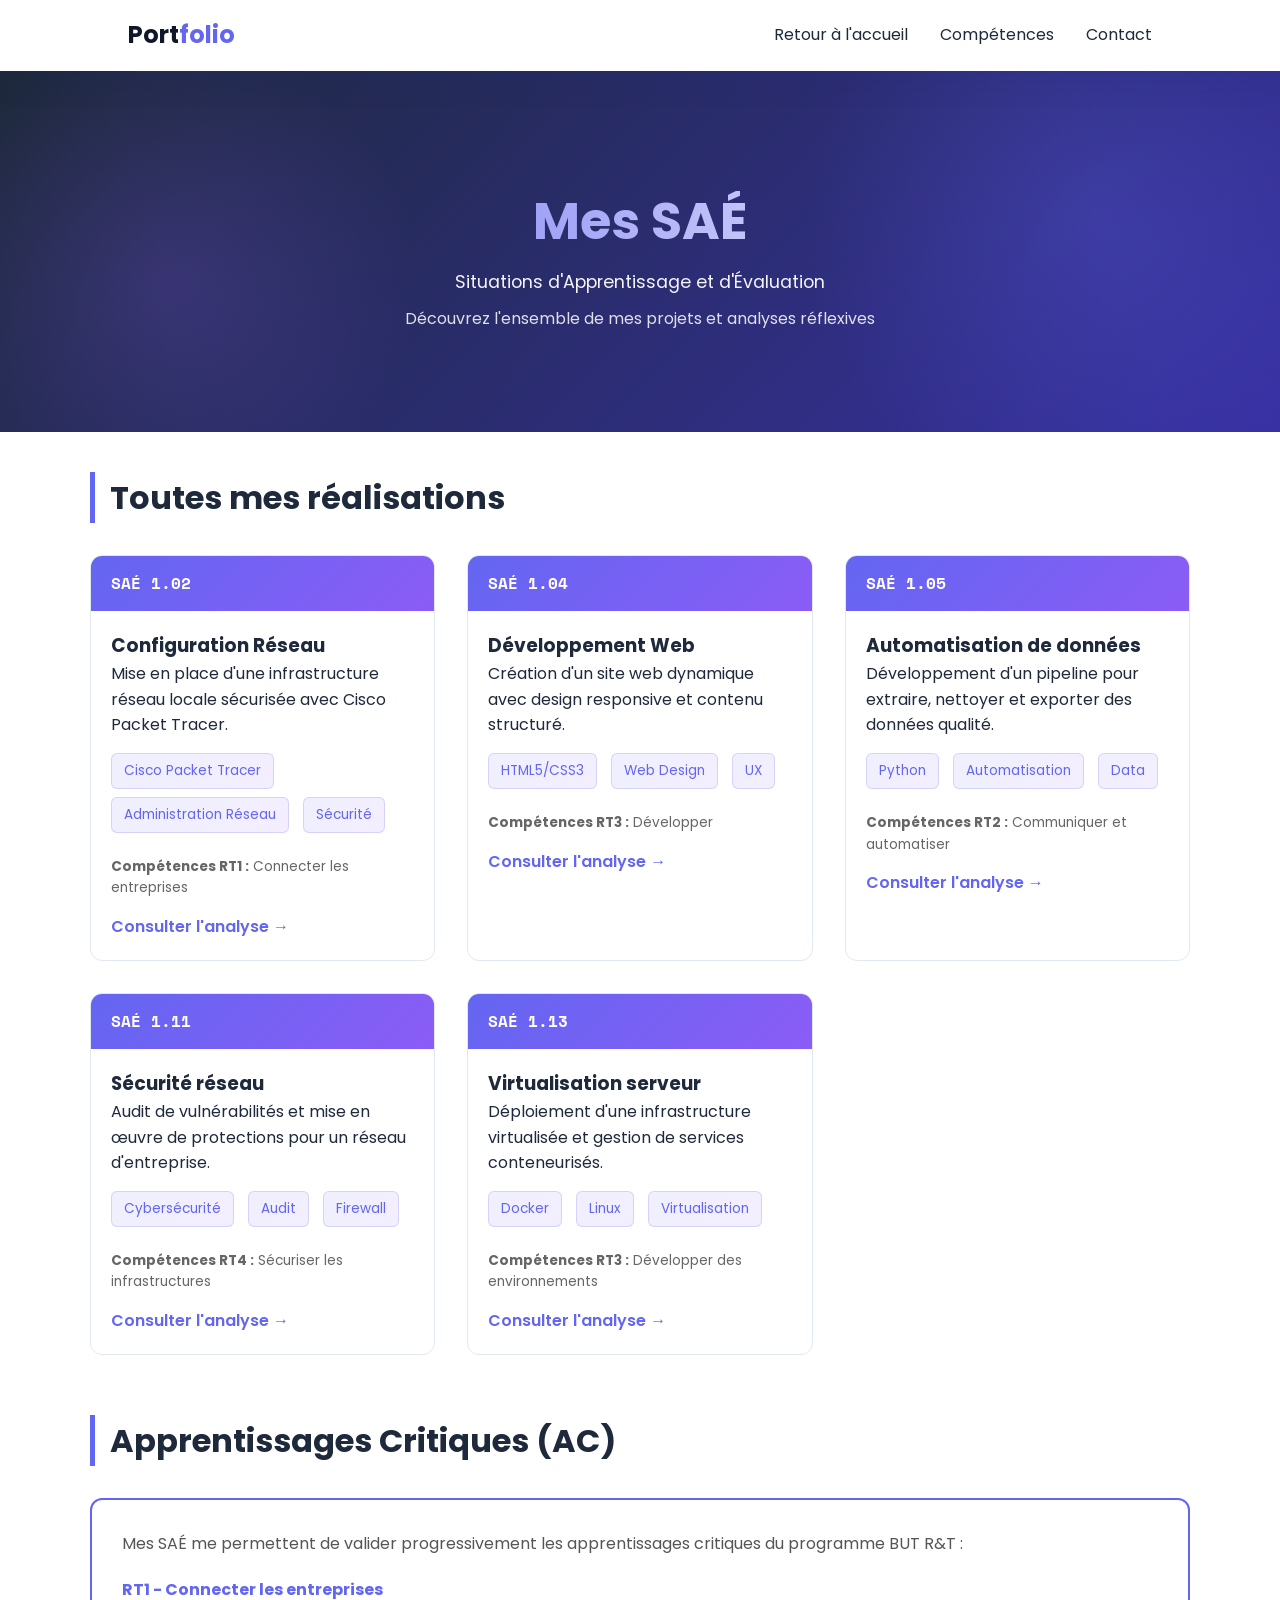
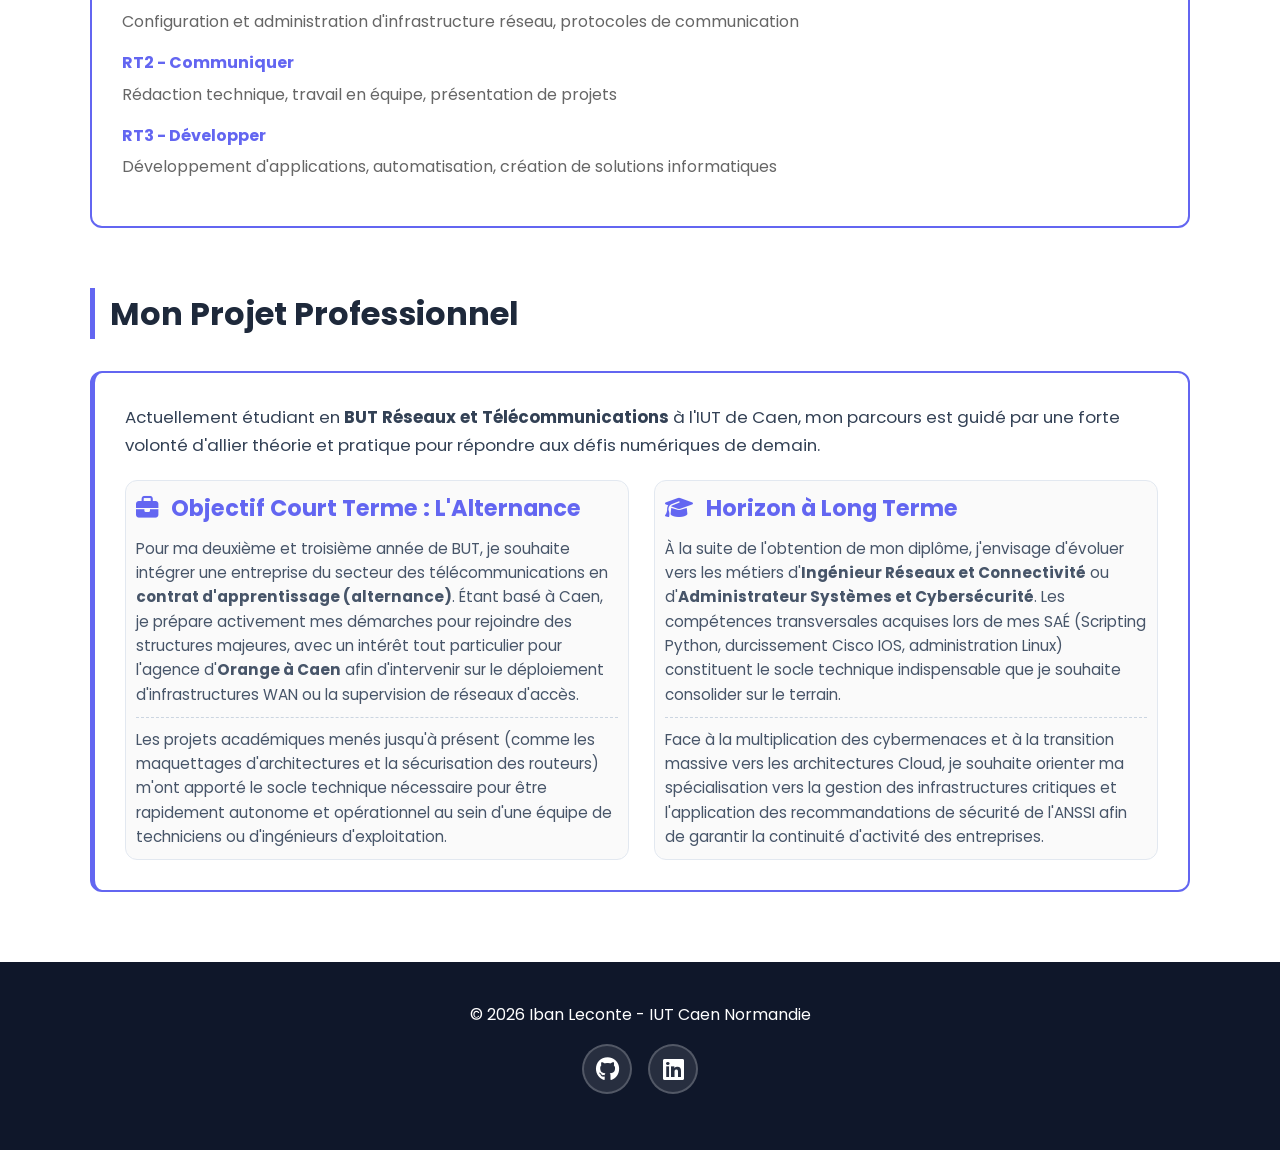
==== commit 85c78928: "finish" ====
--- a/sae.html
+++ b/sae.html
@@ -126,7 +126,7 @@
             </div>
         </section>
 
-        <div style="margin: 80px 0;"></div>
+        <div style="margin: 60px 0;"></div>
 
         <section class="sae-section">
             <h2 class="section-title">Apprentissages Critiques (AC)</h2>
@@ -149,6 +149,43 @@
             </div>
         </section>
 
+        <div style="margin: 60px 0;"></div>
+
+        <section class="sae-section">
+            <h2 class="section-title">Mon Projet Professionnel</h2>
+            <div class="path-card" style="width: 100%; border-left: 5px solid var(--primary);">
+                <p style="font-size: 1.05rem; margin-bottom: 20px; color: #334155;">
+                    Actuellement étudiant en <strong>BUT Réseaux et Télécommunications</strong> à l'IUT de Caen, mon parcours est guidé par une forte volonté d'allier théorie et pratique pour répondre aux défis numériques de demain.
+                </p>
+                
+                <div class="project-grid" style="grid-template-columns: repeat(auto-fit, minmax(300px, 1fr)); gap: 25px; margin-top: 20px;">
+                    <div class="card" style="background: #fafafa; border: 1px solid #e2e8f0; box-shadow: none;">
+                        <div class="card-body" style="padding: 10px;">
+                            <h3 style="color: var(--primary); margin-bottom: 10px;"><i class="fa-solid fa-briefcase" style="margin-right: 8px;"></i> Objectif Court Terme : L'Alternance</h3>
+                            <p style="font-size: 0.95rem; color: #475569; line-height: 1.6;">
+                                Pour ma deuxième et troisième année de BUT, je souhaite intégrer une entreprise du secteur des télécommunications en <strong>contrat d'apprentissage (alternance)</strong>. Étant basé à Caen, je prépare activement mes démarches pour rejoindre des structures majeures, avec un intérêt tout particulier pour l'agence d'<strong>Orange à Caen</strong> afin d'intervenir sur le déploiement d'infrastructures WAN ou la supervision de réseaux d'accès.
+                            </p>
+                            <p style="font-size: 0.95rem; color: #475569; line-height: 1.6; margin-top: 10px; border-top: 1px dashed #cbd5e1; padding-top: 10px;">
+                                Les projets académiques menés jusqu'à présent (comme les maquettages d'architectures et la sécurisation des routeurs) m'ont apporté le socle technique nécessaire pour être rapidement autonome et opérationnel au sein d'une équipe de techniciens ou d'ingénieurs d'exploitation.
+                            </p>
+                        </div>
+                    </div>
+
+                    <div class="card" style="background: #fafafa; border: 1px solid #e2e8f0; box-shadow: none;">
+                        <div class="card-body" style="padding: 10px;">
+                            <h3 style="color: var(--primary); margin-bottom: 10px;"><i class="fa-solid fa-graduation-cap" style="margin-right: 8px;"></i> Horizon à Long Terme</h3>
+                            <p style="font-size: 0.95rem; color: #475569; line-height: 1.6;">
+                                À la suite de l'obtention de mon diplôme, j'envisage d'évoluer vers les métiers d'<strong>Ingénieur Réseaux et Connectivité</strong> ou d'<strong>Administrateur Systèmes et Cybersécurité</strong>. Les compétences transversales acquises lors de mes SAÉ (Scripting Python, durcissement Cisco IOS, administration Linux) constituent le socle technique indispensable que je souhaite consolider sur le terrain.
+                            </p>
+                            <p style="font-size: 0.95rem; color: #475569; line-height: 1.6; margin-top: 10px; border-top: 1px dashed #cbd5e1; padding-top: 10px;">
+                                Face à la multiplication des cybermenaces et à la transition massive vers les architectures Cloud, je souhaite orienter ma spécialisation vers la gestion des infrastructures critiques et l'application des recommandations de sécurité de l'ANSSI afin de garantir la continuité d'activité des entreprises.
+                            </p>
+                        </div>
+                    </div>
+                </div>
+            </div>
+        </section>
+
     </main>
 
     <footer style="background: var(--dark); color: white; padding: 40px 10%; text-align: center; margin-top: 50px;">
@@ -163,4 +200,4 @@
     <script src="script.js"></script>
 </body>
 
-</html>
+</html>
--- a/style.css
+++ b/style.css
@@ -148,6 +148,20 @@
     border: 1px solid var(--border);
     transition: transform 0.3s, box-shadow 0.3s;
 }
+
+/* Video inside project cards */
+.project-video {
+    width: 100%;
+    height: 220px;
+    object-fit: cover;
+    display: block;
+    background: #000;
+    cursor: pointer;
+}
+
+@media (max-width: 600px) {
+    .project-video { height: 160px; }
+}
 .card:hover { transform: translateY(-10px); box-shadow: 0 15px 40px rgba(99, 102, 241, 0.15); }
 .card-header { background: linear-gradient(135deg, var(--primary) 0%, var(--secondary) 100%); color: white; padding: 15px 20px; font-family: 'Space Mono', monospace; font-weight: 600; }
 .card-body { padding: 20px; }
@@ -1044,54 +1058,359 @@
    MEDIA QUERIES - OPTIMISATION MOBILE & TABLETTE
    ========================================================= */
 
-/* Pour les écrans intermédiaires (Tablettes / petits PC - moins de 992px) */
-@media (max-width: 992px) {
-    .hero-content {
-        flex-direction: column-reverse; /* Met la photo au-dessus ou en dessous du texte proprement */
-        text-align: center;
-        gap: 30px;
-    }
-
-    .profile-img {
-        width: 200px; /* Réduit un peu la taille de la photo sur petit écran */
-        height: 200px;
-    }
-
-    .hero-text h1 {
-        font-size: 2.5rem; /* Réduction du titre principal */
-    }
-
-    .hero-btns {
-        justify-content: center; /* Centre les boutons d'action */
-    }
-}
-
-/* Pour les petits écrans (Smartphones - moins de 576px) */
-@media (max-width: 576px) {
-    .hero-text h1 {
-        font-size: 2rem; /* Titre encore plus adapté aux téléphones */
-    }
-
-    .hero-btns {
-        flex-direction: column; /* Aligne les deux boutons l'un sous l'autre */
-        width: 100%;
-        gap: 10px;
-    }
-
-    .hero-btns .btn {
-        width: 100%; /* Les boutons prennent toute la largeur pour être plus cliquables */
-        text-align: center;
-    }
+/* --- MODE TÉLÉPHONE : RESET ET SÉCURISATION DU MENU --- */
+@media screen and (max-width: 768px) {
     
-    .card-body, .path-card {
-        padding: 20px; /* Réduit les marges internes pour gagner de la place */
-    }
-}
-
-img {
+    /* On force la barre de navigation à servir de repère pour le menu flottant */
+    nav {
+        position: relative !important;
+        display: flex !important;
+        justify-content: space-between !important;
+        align-items: center !important;
+        padding: 15px 20px !important;
+    }
+
+    /* Configuration complète du bouton hamburger pour s'assurer qu'il est visible */
+    .menu-toggle {
+        display: flex !important; 
+        flex-direction: column !important;
+        justify-content: space-between !important;
+        width: 30px !important;
+        height: 21px !important;
+        cursor: pointer !important;
+        z-index: 1001 !important;
+    }
+
+    /* Dessin des 3 lignes du hamburger */
+    .menu-toggle span {
+        display: block !important;
+        width: 100% !important;
+        height: 3px !important;
+        background-color: #ffffff !important; /* Changez par #333 si votre barre de navigation est blanche */
+        border-radius: 3px !important;
+        transition: all 0.3s ease !important;
+    }
+
+    /* Animation du hamburger en croix (X) quand il est ouvert (.active) */
+    .menu-toggle.active span:nth-child(1) {
+        transform: translateY(9px) rotate(45deg) !important;
+    }
+    .menu-toggle.active span:nth-child(2) {
+        opacity: 0 !important;
+    }
+    .menu-toggle.active span:nth-child(3) {
+        transform: translateY(-9px) rotate(-45deg) !important;
+    }
+
+    /* Force le menu déroulant à se comporter comme une boîte verticale isolée */
+    .nav-links {
+        display: flex !important;
+        flex-direction: column !important;
+        position: absolute !important;
+        top: 100% !important; /* Se place pile sous la barre de navigation */
+        right: 20px !important;
+        background-color: #ffffff !important; /* Fond blanc comme sur la maquette */
+        width: 230px !important;
+        border-radius: 8px !important;
+        box-shadow: 0 10px 30px rgba(0, 0, 0, 0.2) !important;
+        padding: 8px 0 !important;
+        margin: 0 !important;
+        list-style: none !important;
+        
+        /* État masqué par défaut */
+        opacity: 0 !important;
+        visibility: hidden !important;
+        transform: translateY(-15px) !important;
+        transition: transform 0.3s ease, opacity 0.3s ease, visibility 0.3s ease !important;
+        z-index: 1000 !important;
+    }
+
+    /* État affiché lorsque la classe .active est injectée par votre script.js */
+    .nav-links.active {
+        opacity: 1 !important;
+        visibility: visible !important;
+        transform: translateY(0) !important;
+    }
+
+    /* Nettoyage des éléments de liste */
+    .nav-links li {
+        width: 100% !important;
+        margin: 0 !important;
+        padding: 0 !important;
+    }
+
+    /* Liens internes du menu déroulant */
+    .nav-links a {
+        display: flex !important;
+        align-items: center !important;
+        padding: 14px 20px !important;
+        color: #333333 !important; /* Texte sombre sur fond blanc pour le contraste */
+        text-decoration: none !important;
+        font-size: 15px !important;
+        font-weight: 500 !important;
+        border-bottom: 1px solid #f0f0f0 !important;
+        transition: background 0.2s ease, color 0.2s ease !important;
+        width: 100% !important;
+        box-sizing: border-box !important;
+    }
+
+    /* Supprime la bordure de séparation sous le dernier élément (Contact) */
+    .nav-links li:last-child a {
+        border-bottom: none !important;
+    }
+
+    /* Alignement et taille des icônes à gauche du texte */
+    .nav-links a i {
+        margin-right: 12px !important;
+        width: 20px !important;
+        text-align: center !important;
+        font-size: 16px !important;
+        color: #666666 !important;
+    }
+
+    /* Effet de survol (hover) sur les options du menu */
+    .nav-links a:hover {
+        background-color: #f8f9fa !important;
+        color: #007bff !important; /* Teinte bleue au survol */
+    }
+}
+
+
+/* --- CORRECTION DES PRIORITÉS ET DES CLICS SUR MOBILE --- */
+
+/* 1. On force la barre de navigation complète à passer au-dessus de tout le reste */
+nav {
+    position: relative !important;
+    z-index: 99999 !important; 
+}
+
+/* 2. On immunise le bouton hamburger contre les blocages de clics */
+.menu-toggle {
+    position: relative !important;
+    z-index: 100001 !important;
+    pointer-events: auto !important; /* Force le navigateur à capter le clic */
+    cursor: pointer !important;
+}
+
+/* 3. Ajustement du menu déroulant pour mobile */
+@media screen and (max-width: 768px) {
+    .nav-links {
+        display: flex !important; /* Évite qu'un 'display: none' caché vienne tout bloquer */
+        flex-direction: column !important;
+        position: absolute !important;
+        top: 70px !important; /* Ajustez selon la hauteur de votre nav */
+        right: 20px !important;
+        background-color: #ffffff !important;
+        width: 230px !important;
+        border-radius: 8px !important;
+        box-shadow: 0 10px 30px rgba(0, 0, 0, 0.25) !important;
+        padding: 10px 0 !important;
+        margin: 0 !important;
+        list-style: none !important;
+        
+        /* État masqué par défaut */
+        opacity: 0 !important;
+        visibility: hidden !important;
+        transform: translateY(-15px) !important;
+        transition: all 0.3s ease-in-out !important;
+        z-index: 100000 !important;
+    }
+
+    /* État affiché lorsque le clic JavaScript ajoute la classe .active */
+    .nav-links.active {
+        opacity: 1 !important;
+        visibility: visible !important;
+        transform: translateY(0) !important;
+    }
+}
+
+/* -----------------------
+   Compact mobile & code scrolling
+   - Réduit paddings / gaps sur petits écrans
+   - Limite la hauteur des blocs de code et rend possible le défilement
+   ----------------------- */
+
+@media (max-width: 600px) {
+    /* Général : réduire marges/paddings pour gagner de l'espace vertical */
+    .container { padding: 16px 12px; }
+    .hero { padding: 24px 6%; }
+    .sae-hero, .sae-list-hero { padding: 56px 6% 36px; min-height: 180px; }
+    .profile-img { width: 140px; height: 140px; }
+    .section-title { font-size: 1.4rem; }
+    .hero-text h1 { font-size: 1.8rem; }
+
+    /* Cartes : serrer les gaps et réduire min-width pour plus de contenu visible */
+    .project-grid { gap: 0.9rem; grid-template-columns: repeat(auto-fit, minmax(220px, 1fr)); }
+    .card-body { padding: 12px; }
+    .card-header { padding: 10px 14px; }
+
+    /* Analyse / boîtes : moins de padding */
+    .analysis-box, .skills-box, .path-card { padding: 16px; }
+    .ac-item { gap: 10px; }
+
+    /* Texte : légère réduction de la taille de police globale sur mobile */
+    body { font-size: 15px; }
+}
+
+/* Blocs de code/d'exemples : limiter la hauteur et activer le scroll
+   Permet de défiler le code sans tout afficher en une fois */
+pre, code, .ac-code, .terminal-body pre, .terminal-body code {
+    max-height: 240px;
+    overflow: auto;
+    display: block;
+    padding: 10px;
+    box-sizing: border-box;
+}
+
+/* Scrollbar discrète pour les blocs de code */
+pre::-webkit-scrollbar, .terminal-body pre::-webkit-scrollbar {
+    height: 8px;
+    width: 8px;
+}
+pre::-webkit-scrollbar-thumb, .terminal-body pre::-webkit-scrollbar-thumb {
+    background: rgba(99,102,241,0.25);
+    border-radius: 8px;
+}
+
+/* Conteneurs d'images responsive et défilables */
+.image-container {
+    height: 450px;
+    width: 100%;
+    border: 2px dashed var(--primary);
+    border-radius: 8px;
+    overflow: auto;
+    display: flex;
+    align-items: center;
+    justify-content: center;
+    background: #f0f4f8;
+    margin-bottom: 10px;
+    position: relative;
+}
+
+.image-container img {
     max-width: 100%;
-    height: auto;
-    display: block;
-}
-
-
+    max-height: 100%;
+    object-fit: contain;
+    padding: 0;
+}
+
+.image-gallery {
+    display: flex;
+    gap: 1rem;
+    align-items: center;
+    min-height: 100%;
+}
+
+.image-gallery img {
+    flex: 0 0 auto;
+    max-width: 100%;
+    max-height: 100%;
+    object-fit: contain;
+}
+
+.image-container p {
+    color: var(--primary);
+    font-size: 0.9rem;
+    text-align: center;
+    padding: 10px;
+}
+
+/* Scrollbar personnalisée pour les images */
+.image-container::-webkit-scrollbar {
+    width: 8px;
+    height: 8px;
+}
+
+.image-container::-webkit-scrollbar-track {
+    background: rgba(99,102,241,0.1);
+    border-radius: 8px;
+}
+
+.image-container::-webkit-scrollbar-thumb {
+    background: rgba(99,102,241,0.35);
+    border-radius: 8px;
+}
+
+.image-container::-webkit-scrollbar-thumb:hover {
+    background: rgba(99,102,241,0.5);
+}
+
+
+/* ==========================================================================
+   CORRECTION FINALE : Gestion des images (PC & Mobile)
+   ========================================================================== */
+
+/* 1. Nettoyage du conteneur global */
+.image-container {
+    width: 100%;
+    height: auto;          /* On retire la hauteur fixe de 450px qui bloquait tout */
+    max-height: none;      /* Supprime les limitations */
+    border: none;          /* Retire les pointillés si tu n'en veux plus */
+    overflow: visible;     /* Laisse respirer le layout */
+    background: transparent;
+    display: block;        /* Sort du mode flex pour le conteneur parent */
+    padding: 0;
+    margin-bottom: 15px;
+}
+
+/* 2. Comportement pour la Vue PC (Desktop) */
+.image-container p {
+    display: flex !important;
+    flex-direction: column !important; /* Force l'empilement vertical */
+    gap: 20px !important;              /* Espace propre entre les deux captures */
+    margin: 0 !important;
+    width: 100% !important;
+}
+
+.image-container img {
+    width: 100% !important;       /* Rempli complètement la largeur du cadre */
+    height: auto !important;      /* Garde le ratio d'aspect d'origine pour ne pas écraser l'interface */
+    max-height: 400px;            /* Limite la hauteur pour éviter que la carte soit infinie, ajustable */
+    object-fit: cover !important; /* Rempli le cadre proprement s'il y a une limite */
+    display: block !important;
+    border-radius: 8px;
+    box-shadow: 0 4px 12px rgba(0, 0, 0, 0.08); /* Petite ombre pour décoller l'image */
+}
+
+/* ==========================================================================
+   ALIGNEMENT CÔTE À CÔTE ET AGRANDISSEMENT (Vue Smartphone)
+   ========================================================================== */
+
+/* 1. Conteneur de la Vue Mobile : on garde le côte à côte */
+.project-grid .card:nth-child(2) .image-container p {
+    display: flex !important;
+    flex-direction: row !important;     /* Aligne les deux images sur la même ligne */
+    justify-content: space-between !important; /* Les sépare pour occuper tout l'espace */
+    gap: 15px !important;               /* Espace entre les deux téléphones */
+    margin: 0 !important;
+    width: 100% !important;
+}
+
+/* 2. Images de la Vue Mobile : on les agrandit au maximum */
+.project-grid .card:nth-child(2) .image-container img {
+    width: 48% !important;              /* Prend quasiment la moitié de la carte chacune */
+    max-width: none !important;         /* On fait sauter la limite pour qu'elles grandissent */
+    height: auto !important;            /* Laisse la hauteur s'adapter proportionnellement */
+    object-fit: contain !important;     /* Conserve l'intégralité de la capture sans coupure */
+    display: block !important;
+    border-radius: 8px;
+}
+
+/* 3. Nettoyage final des conteneurs pour enlever les pointillés bleus et les fonds bizarres */
+.project-grid .card:nth-child(1) .image-container,
+.project-grid .card:nth-child(2) .image-container {
+    height: auto !important;
+    max-height: none !important;
+    overflow: visible !important;
+    background: transparent !important;
+    border: none !important;
+    padding: 0 !important;
+}
+
+/* Optionnel : Si jamais tu réduis la fenêtre du navigateur (ou sur tablette), 
+   on s'assure que ça reste propre */
+@media screen and (max-width: 900px) {
+    .project-grid .card:nth-child(2) .image-container p {
+        gap: 10px !important;
+    }
+}
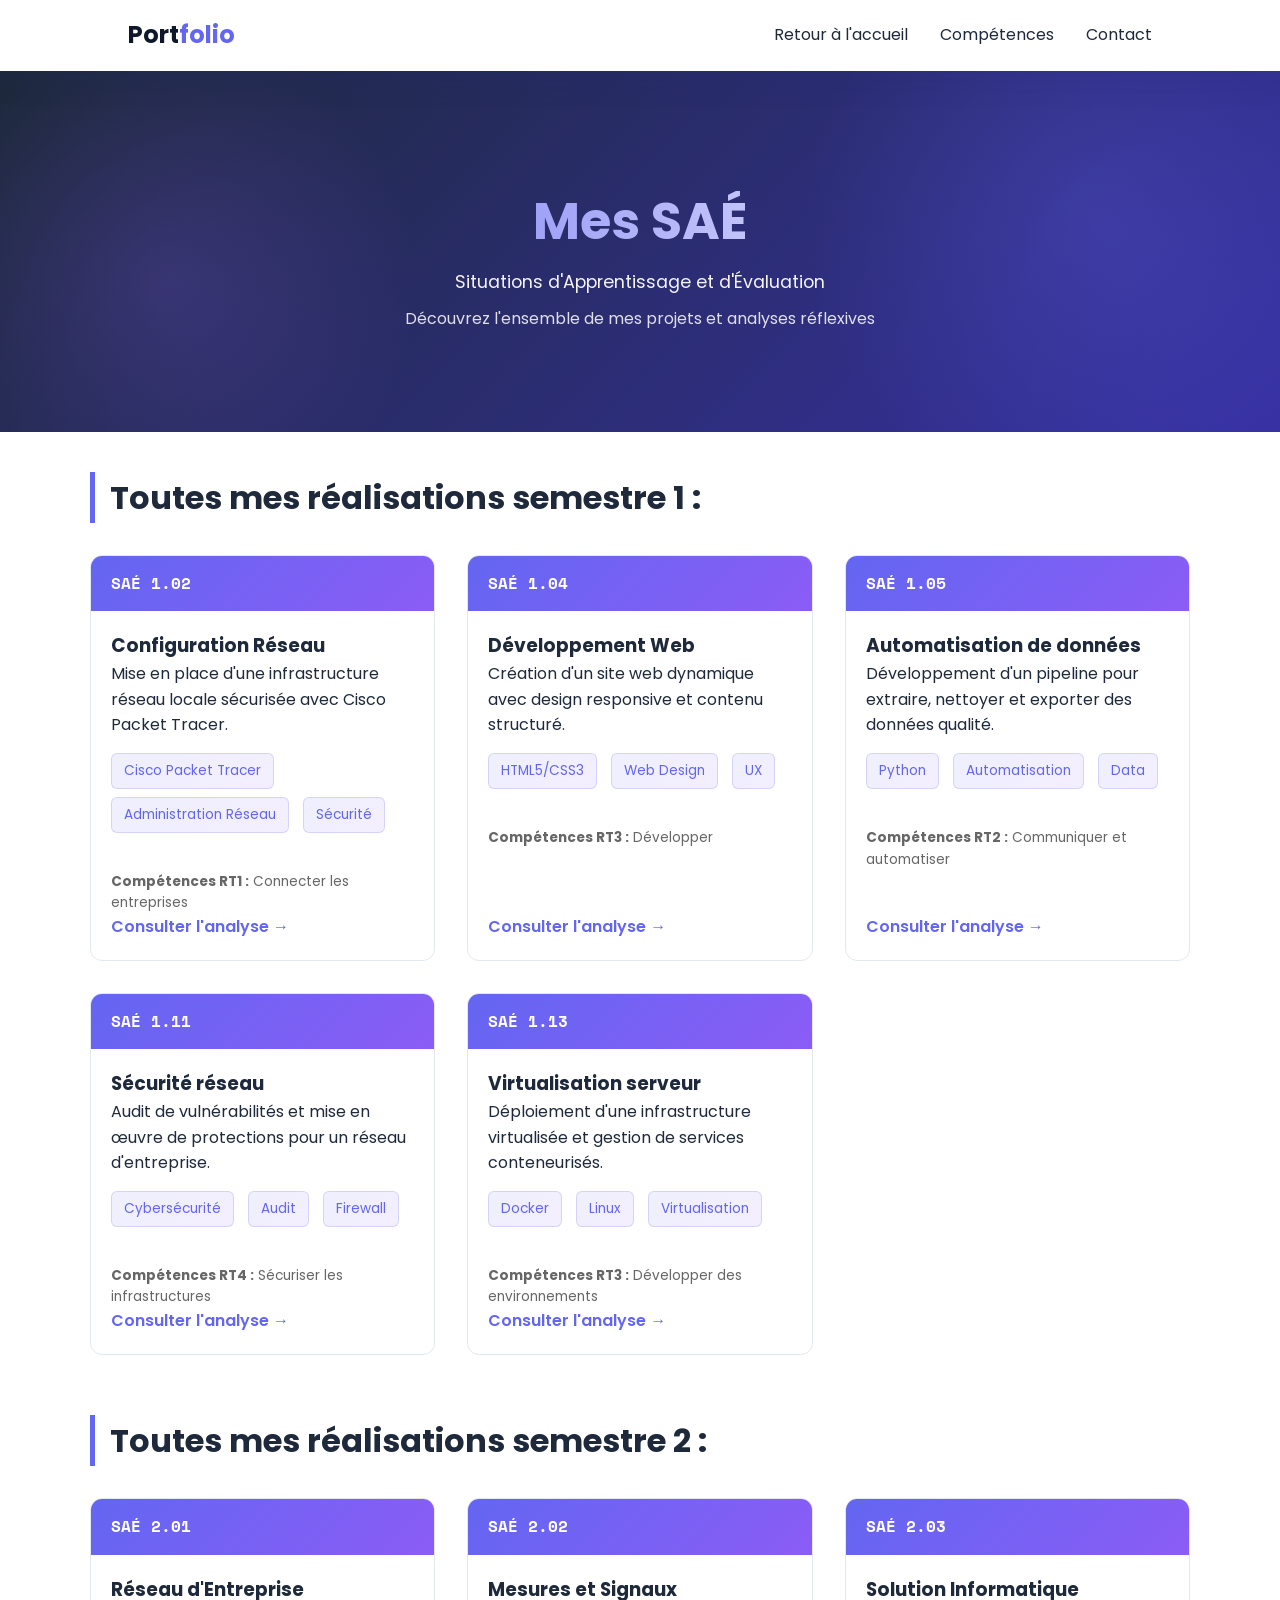
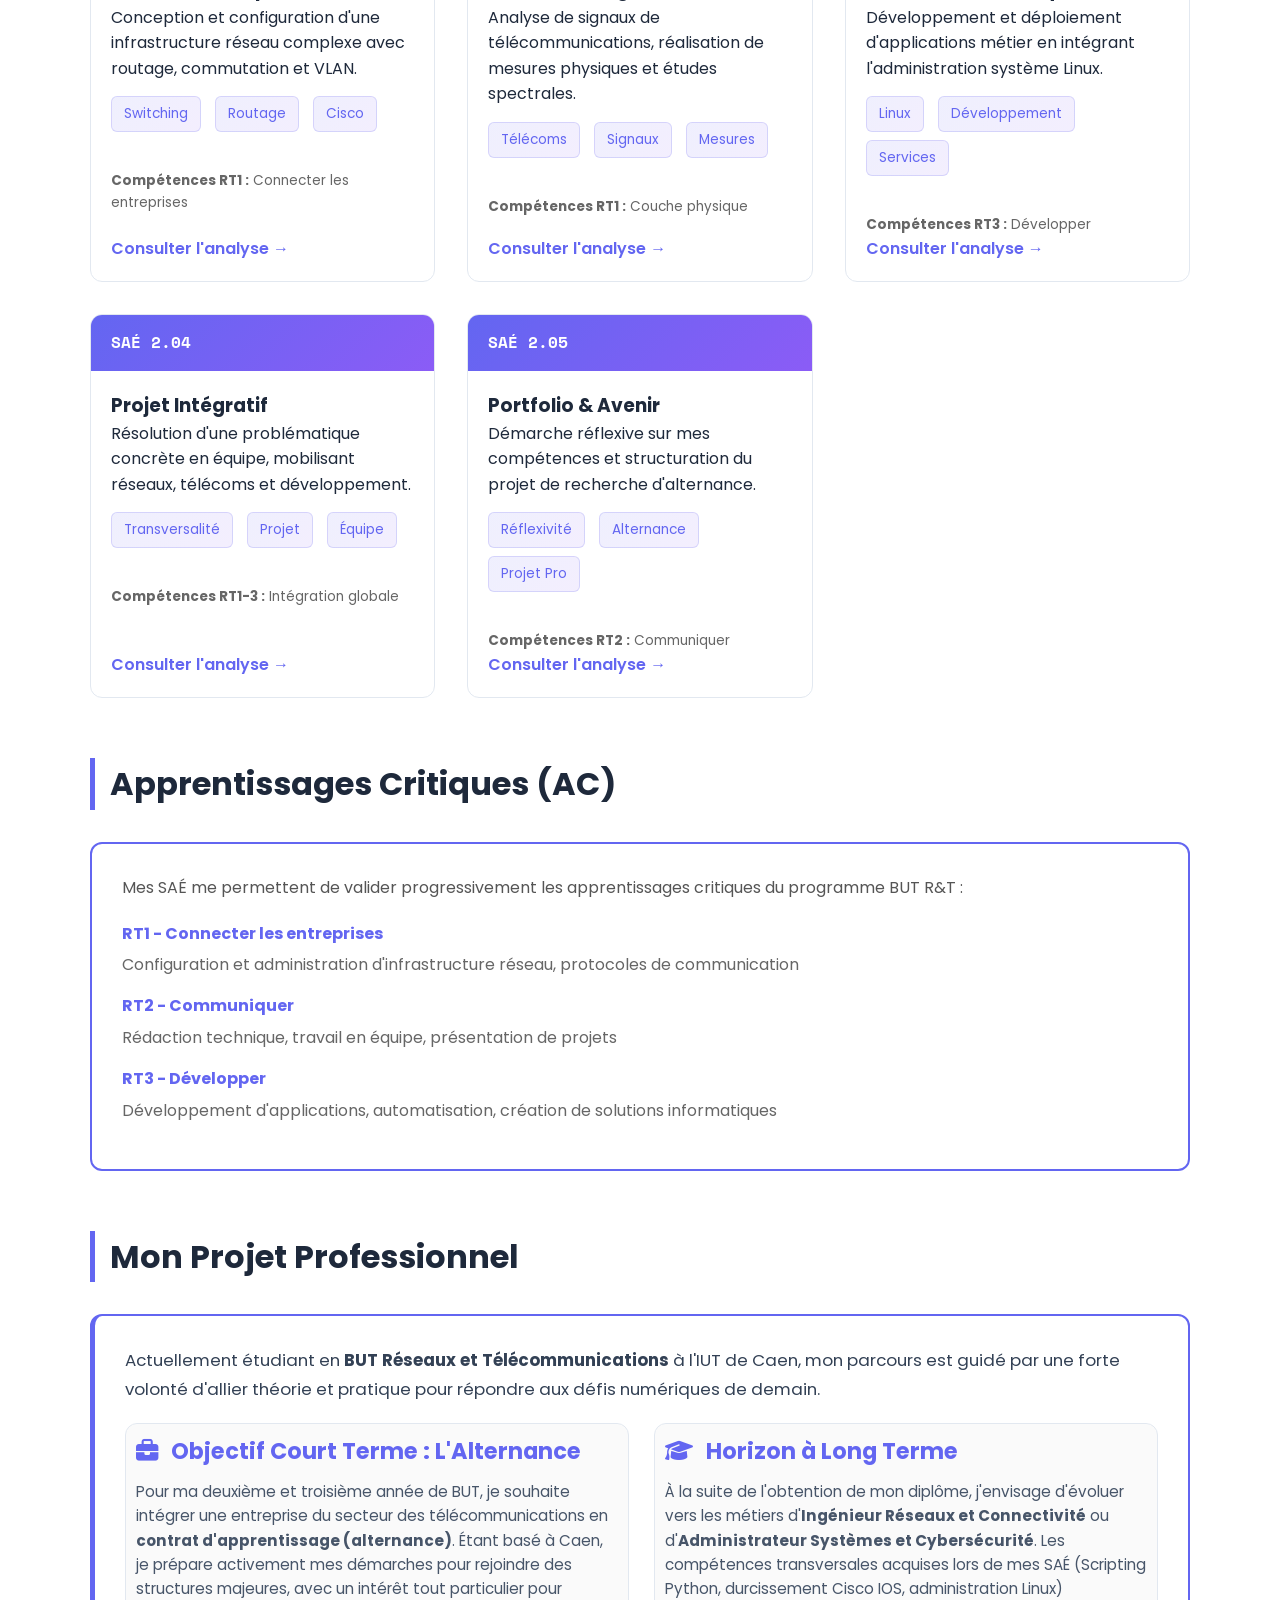
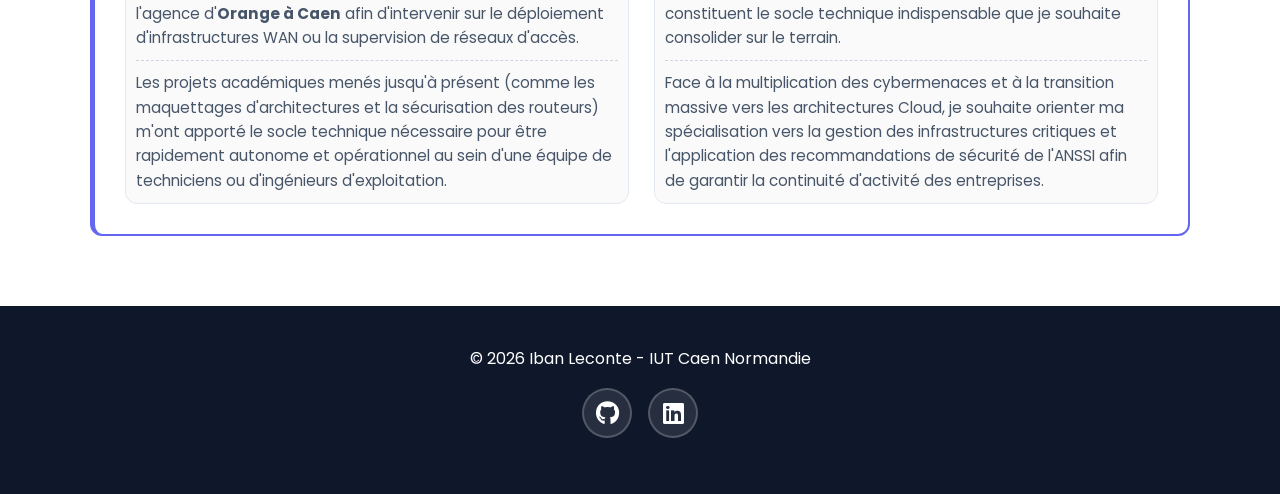
==== commit 5b78deb6: "sss" ====
--- a/sae.html
+++ b/sae.html
@@ -37,7 +37,7 @@
     <main class="container">
         
         <section class="sae-section">
-            <h2 class="section-title">Toutes mes réalisations</h2>
+            <h2 class="section-title">Toutes mes réalisations semestre 1 :</h2>
             <div class="project-grid">
                 
                 <div class="card">
@@ -123,6 +123,101 @@
                         <a href="sae13.html" class="link-btn" style="display: inline-block; margin-top: 15px;">Consulter l'analyse &rarr;</a>
                     </div>
                 </div>
+            </div>
+        </section>
+
+        <!-- ESPACEMENT AJOUTÉ ICI POUR SÉPARER PROPREMENT LES DEUX SEMESTRES -->
+        <div style="margin: 60px 0;"></div>
+        
+        <section class="sae-section">
+            <h2 class="section-title">Toutes mes réalisations semestre 2 : </h2>
+            <div class="project-grid">
+                
+                <div class="card">
+                    <div class="card-header">SAÉ 2.01</div>
+                    <div class="card-body">
+                        <h3>Réseau d'Entreprise</h3>
+                        <p>Conception et configuration d'une infrastructure réseau complexe avec routage, commutation et VLAN.</p>
+                        <div class="tags">
+                            <span>Switching</span>
+                            <span>Routage</span>
+                            <span>Cisco</span>
+                        </div>
+                        <p style="font-size: 0.85rem; color: #666; margin-top: 15px;">
+                            <strong>Compétences RT1 :</strong> Connecter les entreprises
+                        </p>
+                        <a href="sae201.html" class="link-btn" style="display: inline-block; margin-top: 15px;">Consulter l'analyse &rarr;</a>
+                    </div>
+                </div>
+
+                <div class="card">
+                    <div class="card-header">SAÉ 2.02</div>
+                    <div class="card-body">
+                        <h3>Mesures et Signaux</h3>
+                        <p>Analyse de signaux de télécommunications, réalisation de mesures physiques et études spectrales.</p>
+                        <div class="tags">
+                            <span>Télécoms</span>
+                            <span>Signaux</span>
+                            <span>Mesures</span>
+                        </div>
+                        <p style="font-size: 0.85rem; color: #666; margin-top: 15px;">
+                            <strong>Compétences RT1 :</strong> Couche physique
+                        </p>
+                        <a href="sae202.html" class="link-btn" style="display: inline-block; margin-top: 15px;">Consulter l'analyse &rarr;</a>
+                    </div>
+                </div>
+
+                <div class="card">
+                    <div class="card-header">SAÉ 2.03</div>
+                    <div class="card-body">
+                        <h3>Solution Informatique</h3>
+                        <p>Développement et déploiement d'applications métier en intégrant l'administration système Linux.</p>
+                        <div class="tags">
+                            <span>Linux</span>
+                            <span>Développement</span>
+                            <span>Services</span>
+                        </div>
+                        <p style="font-size: 0.85rem; color: #666; margin-top: 15px;">
+                            <strong>Compétences RT3 :</strong> Développer
+                        </p>
+                        <a href="sae203.html" class="link-btn" style="display: inline-block; margin-top: 15px;">Consulter l'analyse &rarr;</a>
+                    </div>
+                </div>
+
+                <div class="card">
+                    <div class="card-header">SAÉ 2.04</div>
+                    <div class="card-body">
+                        <h3>Projet Intégratif</h3>
+                        <p>Résolution d'une problématique concrète en équipe, mobilisant réseaux, télécoms et développement.</p>
+                        <div class="tags">
+                            <span>Transversalité</span>
+                            <span>Projet</span>
+                            <span>Équipe</span>
+                        </div>
+                        <p style="font-size: 0.85rem; color: #666; margin-top: 15px;">
+                            <strong>Compétences RT1-3 :</strong> Intégration globale
+                        </p>
+                        <a href="sae204.html" class="link-btn" style="display: inline-block; margin-top: 15px;">Consulter l'analyse &rarr;</a>
+                    </div>
+                </div>
+
+                <div class="card">
+                    <div class="card-header">SAÉ 2.05</div>
+                    <div class="card-body">
+                        <h3>Portfolio & Avenir</h3>
+                        <p>Démarche réflexive sur mes compétences et structuration du projet de recherche d'alternance.</p>
+                        <div class="tags">
+                            <span>Réflexivité</span>
+                            <span>Alternance</span>
+                            <span>Projet Pro</span>
+                        </div>
+                        <p style="font-size: 0.85rem; color: #666; margin-top: 15px;">
+                            <strong>Compétences RT2 :</strong> Communiquer
+                        </p>
+                        <a href="sae205.html" class="link-btn" style="display: inline-block; margin-top: 15px;">Consulter l'analyse &rarr;</a>
+                    </div>
+                </div>
+
             </div>
         </section>
 
@@ -200,4 +295,4 @@
     <script src="script.js"></script>
 </body>
 
-</html>+</html>
--- a/style.css
+++ b/style.css
@@ -141,12 +141,18 @@
 .project-scroll::-webkit-scrollbar { height: 10px; }
 .project-scroll::-webkit-scrollbar-track { background: transparent; }
 .project-scroll::-webkit-scrollbar-thumb { background: rgba(99, 102, 241, 0.35); border-radius: 999px; }
+
+/* NOUVEAU : Alignement des cartes avec Flexbox */
 .card {
     background: white;
     border-radius: 12px;
     overflow: hidden;
     border: 1px solid var(--border);
     transition: transform 0.3s, box-shadow 0.3s;
+    
+    display: flex;
+    flex-direction: column;
+    height: 100%;
 }
 
 /* Video inside project cards */
@@ -164,7 +170,15 @@
 }
 .card:hover { transform: translateY(-10px); box-shadow: 0 15px 40px rgba(99, 102, 241, 0.15); }
 .card-header { background: linear-gradient(135deg, var(--primary) 0%, var(--secondary) 100%); color: white; padding: 15px 20px; font-family: 'Space Mono', monospace; font-weight: 600; }
-.card-body { padding: 20px; }
+
+/* NOUVEAU : Le corps de la carte prend tout l'espace disponible */
+.card-body { 
+    padding: 20px; 
+    display: flex;
+    flex-direction: column;
+    flex: 1;
+}
+
 .tags { margin: 15px 0; }
 .tags span {
     background: linear-gradient(135deg, rgba(99, 102, 241, 0.1) 0%, rgba(139, 92, 246, 0.1) 100%);
@@ -184,6 +198,11 @@
     transition: 0.3s;
 }
 .link-btn:hover { color: var(--secondary); }
+
+/* NOUVEAU : Pousse le bouton d'analyse en bas de la carte */
+.card-body .link-btn {
+    margin-top: auto !important;
+}
 
 /* Boutons */
 .btn {
@@ -1413,4 +1432,4 @@
     .project-grid .card:nth-child(2) .image-container p {
         gap: 10px !important;
     }
-}+}
